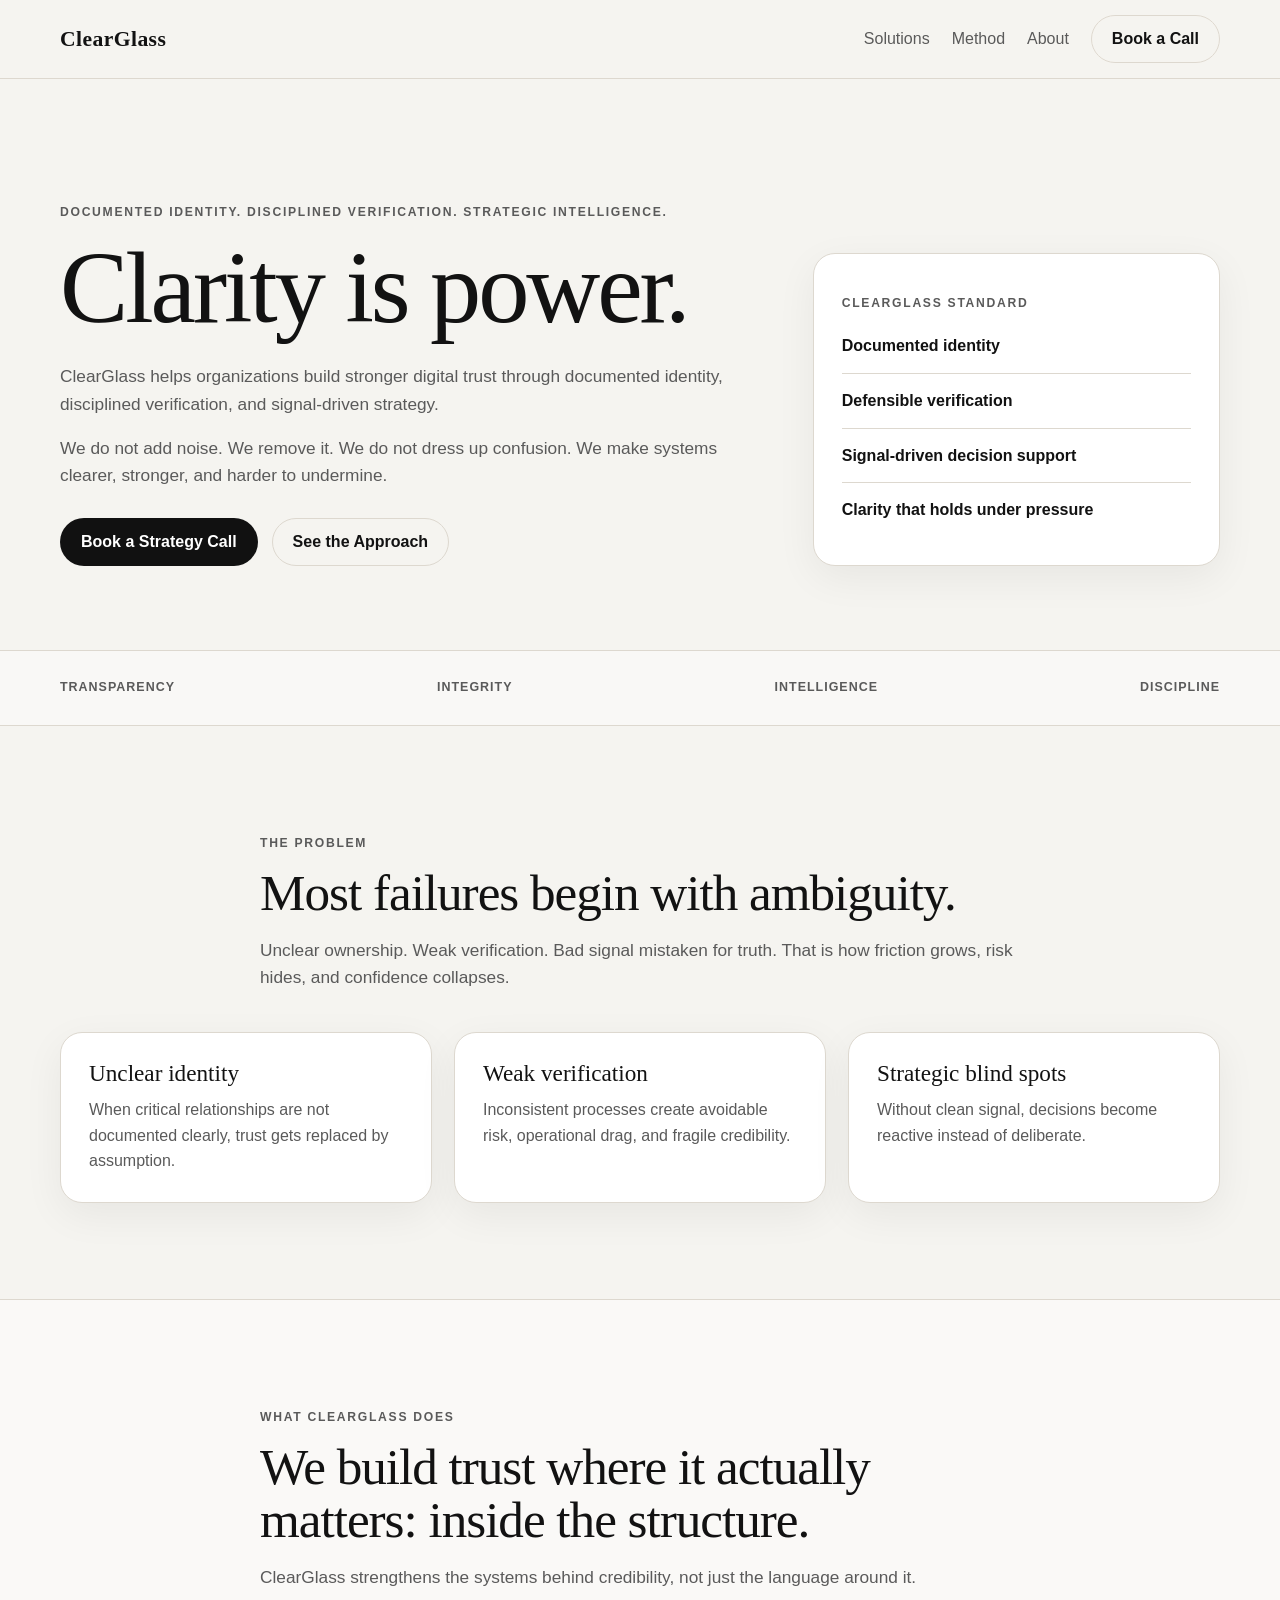
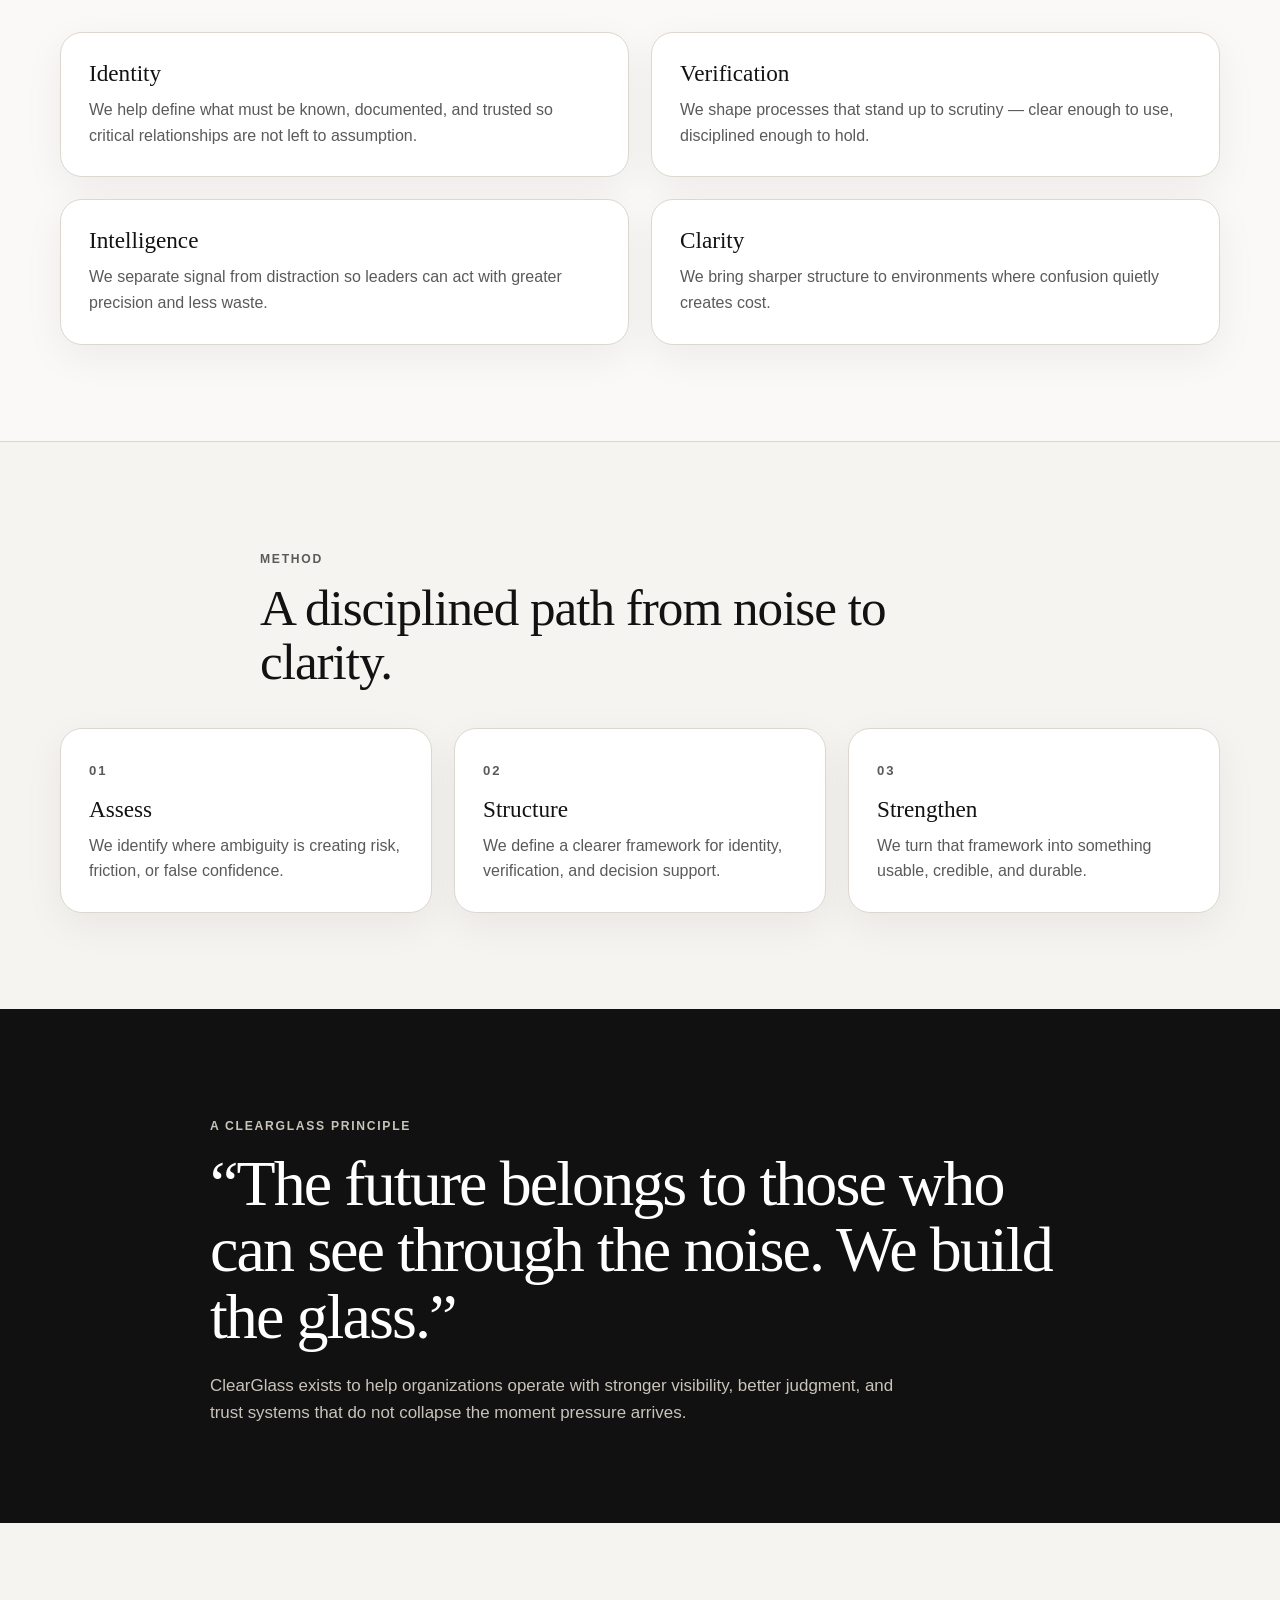
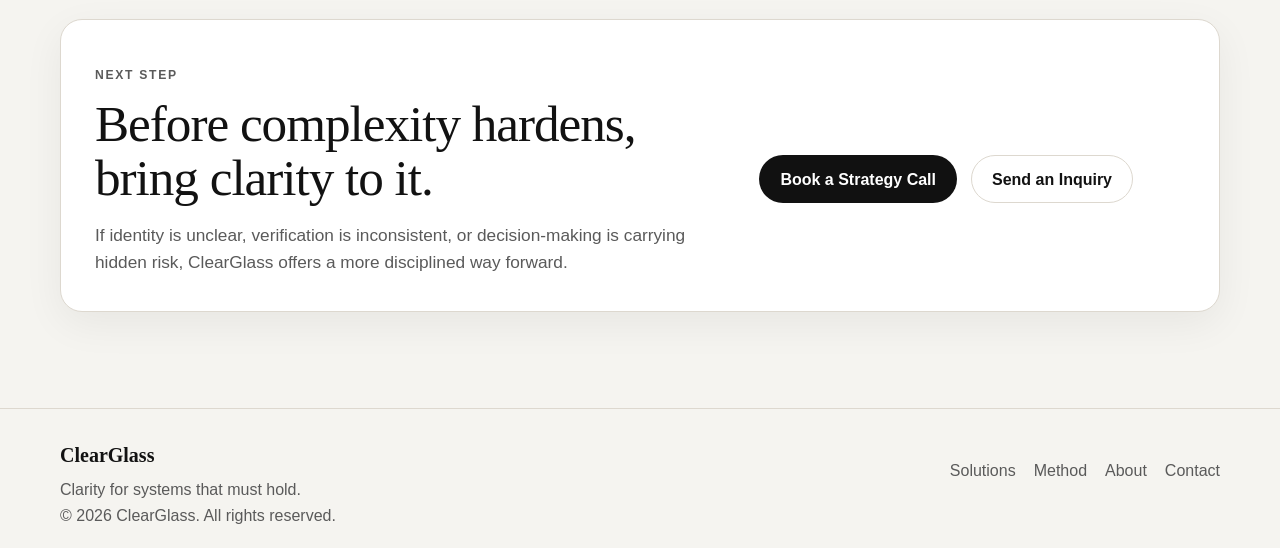
==== index.html @ f7f73325 "Add ClearGlass website foundation" ====
<!DOCTYPE html>
<html lang="en">
<head>
  <meta charset="UTF-8" />
  <meta name="viewport" content="width=device-width, initial-scale=1.0" />
  <title>ClearGlass | Clarity is power.</title>
  <meta
    name="description"
    content="ClearGlass helps organizations build stronger digital trust through documented identity, disciplined verification, and signal-driven strategy."
  />
  <link rel="stylesheet" href="styles.css" />
</head>
<body>
  <header class="site-header">
    <div class="container header-row">
      <a class="logo" href="#top">ClearGlass</a>

      <nav class="nav">
        <a href="#solutions">Solutions</a>
        <a href="#method">Method</a>
        <a href="#about">About</a>
        <a href="#contact" class="btn btn-outline">Book a Call</a>
      </nav>
    </div>
  </header>

  <main id="top">
    <section class="hero section">
      <div class="container hero-grid">
        <div class="hero-copy-wrap">
          <p class="eyebrow">Documented identity. Disciplined verification. Strategic intelligence.</p>
          <h1>Clarity is power.</h1>
          <p class="hero-copy">
            ClearGlass helps organizations build stronger digital trust through documented identity,
            disciplined verification, and signal-driven strategy.
          </p>
          <p class="hero-copy hero-copy-secondary">
            We do not add noise. We remove it. We do not dress up confusion.
            We make systems clearer, stronger, and harder to undermine.
          </p>

          <div class="hero-actions">
            <a href="#contact" class="btn">Book a Strategy Call</a>
            <a href="#method" class="btn btn-secondary">See the Approach</a>
          </div>
        </div>

        <aside class="hero-panel">
          <p class="panel-label">ClearGlass Standard</p>
          <ul class="signal-list">
            <li>Documented identity</li>
            <li>Defensible verification</li>
            <li>Signal-driven decision support</li>
            <li>Clarity that holds under pressure</li>
          </ul>
        </aside>
      </div>
    </section>

    <section class="trust-strip">
      <div class="container trust-strip-inner">
        <span>Transparency</span>
        <span>Integrity</span>
        <span>Intelligence</span>
        <span>Discipline</span>
      </div>
    </section>

    <section class="section" id="solutions">
      <div class="container narrow">
        <p class="section-kicker">The problem</p>
        <h2>Most failures begin with ambiguity.</h2>
        <p class="section-intro">
          Unclear ownership. Weak verification. Bad signal mistaken for truth. That is how friction grows,
          risk hides, and confidence collapses.
        </p>
      </div>

      <div class="container cards three-up">
        <article class="card">
          <h3>Unclear identity</h3>
          <p>When critical relationships are not documented clearly, trust gets replaced by assumption.</p>
        </article>
        <article class="card">
          <h3>Weak verification</h3>
          <p>Inconsistent processes create avoidable risk, operational drag, and fragile credibility.</p>
        </article>
        <article class="card">
          <h3>Strategic blind spots</h3>
          <p>Without clean signal, decisions become reactive instead of deliberate.</p>
        </article>
      </div>
    </section>

    <section class="section section-alt">
      <div class="container narrow">
        <p class="section-kicker">What ClearGlass does</p>
        <h2>We build trust where it actually matters: inside the structure.</h2>
        <p class="section-intro">
          ClearGlass strengthens the systems behind credibility, not just the language around it.
        </p>
      </div>

      <div class="container cards two-up">
        <article class="card">
          <h3>Identity</h3>
          <p>We help define what must be known, documented, and trusted so critical relationships are not left to assumption.</p>
        </article>
        <article class="card">
          <h3>Verification</h3>
          <p>We shape processes that stand up to scrutiny — clear enough to use, disciplined enough to hold.</p>
        </article>
        <article class="card">
          <h3>Intelligence</h3>
          <p>We separate signal from distraction so leaders can act with greater precision and less waste.</p>
        </article>
        <article class="card">
          <h3>Clarity</h3>
          <p>We bring sharper structure to environments where confusion quietly creates cost.</p>
        </article>
      </div>
    </section>

    <section class="section" id="method">
      <div class="container narrow">
        <p class="section-kicker">Method</p>
        <h2>A disciplined path from noise to clarity.</h2>
      </div>

      <div class="container steps">
        <article class="step">
          <span class="step-number">01</span>
          <h3>Assess</h3>
          <p>We identify where ambiguity is creating risk, friction, or false confidence.</p>
        </article>
        <article class="step">
          <span class="step-number">02</span>
          <h3>Structure</h3>
          <p>We define a clearer framework for identity, verification, and decision support.</p>
        </article>
        <article class="step">
          <span class="step-number">03</span>
          <h3>Strengthen</h3>
          <p>We turn that framework into something usable, credible, and durable.</p>
        </article>
      </div>
    </section>

    <section class="section section-dark" id="about">
      <div class="container quote-wrap">
        <p class="section-kicker section-kicker-light">A ClearGlass principle</p>
        <blockquote>
          “The future belongs to those who can see through the noise. We build the glass.”
        </blockquote>
        <p class="quote-support">
          ClearGlass exists to help organizations operate with stronger visibility, better judgment,
          and trust systems that do not collapse the moment pressure arrives.
        </p>
      </div>
    </section>

    <section class="section cta-section" id="contact">
      <div class="container cta-box">
        <div>
          <p class="section-kicker">Next step</p>
          <h2>Before complexity hardens, bring clarity to it.</h2>
          <p class="section-intro">
            If identity is unclear, verification is inconsistent, or decision-making is carrying hidden risk,
            ClearGlass offers a more disciplined way forward.
          </p>
        </div>

        <div class="cta-actions">
          <a href="mailto:hello@clearglassinc.com" class="btn">Book a Strategy Call</a>
          <a href="mailto:hello@clearglassinc.com?subject=ClearGlass%20Inquiry" class="btn btn-secondary">Send an Inquiry</a>
        </div>
      </div>
    </section>
  </main>

  <footer class="site-footer">
    <div class="container footer-row">
      <div>
        <p class="footer-brand">ClearGlass</p>
        <p class="footer-copy">Clarity for systems that must hold.</p>
      </div>

      <div class="footer-links">
        <a href="#solutions">Solutions</a>
        <a href="#method">Method</a>
        <a href="#about">About</a>
        <a href="#contact">Contact</a>
      </div>
    </div>

    <div class="container footer-bottom">
      <p>© <span id="year"></span> ClearGlass. All rights reserved.</p>
    </div>
  </footer>

  <script src="script.js"></script>
</body>
</html>
---- styles.css ----
:root {
  --bg: #f5f4f0;
  --surface: #ffffff;
  --surface-alt: #efede7;
  --text: #121212;
  --muted: #5a5a5a;
  --line: #ddd8cf;
  --dark: #111111;
  --dark-muted: #c9c4bb;
  --radius: 22px;
  --shadow: 0 12px 40px rgba(0, 0, 0, 0.06);
}

*,
*::before,
*::after {
  box-sizing: border-box;
}

html {
  scroll-behavior: smooth;
}

body {
  margin: 0;
  background: var(--bg);
  color: var(--text);
  font-family: Arial, Helvetica, sans-serif;
  line-height: 1.6;
}

img {
  max-width: 100%;
  display: block;
}

a {
  color: inherit;
  text-decoration: none;
}

.container {
  width: min(1160px, calc(100% - 48px));
  margin: 0 auto;
}

.narrow {
  width: min(760px, calc(100% - 48px));
  margin: 0 auto 40px;
}

.section {
  padding: 96px 0;
}

.section-alt {
  background: rgba(255, 255, 255, 0.45);
  border-top: 1px solid var(--line);
  border-bottom: 1px solid var(--line);
}

.section-dark {
  background: var(--dark);
  color: #fff;
}

.site-header {
  position: sticky;
  top: 0;
  z-index: 50;
  backdrop-filter: blur(10px);
  background: rgba(245, 244, 240, 0.9);
  border-bottom: 1px solid var(--line);
}

.header-row {
  min-height: 78px;
  display: flex;
  align-items: center;
  justify-content: space-between;
  gap: 24px;
}

.logo {
  font-family: Georgia, "Times New Roman", serif;
  font-size: 1.35rem;
  font-weight: 700;
  letter-spacing: 0.02em;
}

.nav {
  display: flex;
  align-items: center;
  gap: 22px;
  flex-wrap: wrap;
}

.nav a:not(.btn) {
  color: var(--muted);
}

.nav a:not(.btn):hover {
  color: var(--text);
}

.btn {
  display: inline-flex;
  align-items: center;
  justify-content: center;
  gap: 10px;
  min-height: 48px;
  padding: 0 20px;
  border-radius: 999px;
  border: 1px solid transparent;
  background: var(--dark);
  color: #fff;
  font-weight: 600;
  transition: transform 0.18s ease, opacity 0.18s ease, background 0.18s ease;
}

.btn:hover {
  transform: translateY(-1px);
  opacity: 0.96;
}

.btn-secondary,
.btn-outline {
  background: transparent;
  color: var(--text);
  border-color: var(--line);
}

.hero {
  padding-top: 112px;
  padding-bottom: 84px;
}

.hero-grid {
  display: grid;
  grid-template-columns: 1.4fr 0.8fr;
  gap: 40px;
  align-items: end;
}

.eyebrow,
.section-kicker,
.panel-label {
  text-transform: uppercase;
  letter-spacing: 0.14em;
  font-size: 0.76rem;
  font-weight: 700;
  color: var(--muted);
}

.section-kicker-light {
  color: var(--dark-muted);
}

h1,
h2,
h3,
blockquote {
  margin: 0;
  font-family: Georgia, "Times New Roman", serif;
  line-height: 1.04;
  font-weight: 500;
}

h1 {
  font-size: clamp(3.4rem, 8vw, 6.5rem);
  margin-top: 12px;
  margin-bottom: 22px;
  letter-spacing: -0.03em;
}

h2 {
  font-size: clamp(2rem, 4vw, 3.3rem);
  margin-top: 10px;
  margin-bottom: 18px;
  letter-spacing: -0.02em;
}

h3 {
  font-size: 1.45rem;
  margin-bottom: 12px;
}

.hero-copy {
  max-width: 760px;
  font-size: 1.08rem;
  color: var(--muted);
  margin: 0 0 16px;
}

.hero-copy-secondary {
  max-width: 700px;
}

.hero-actions,
.cta-actions {
  display: flex;
  gap: 14px;
  flex-wrap: wrap;
  margin-top: 28px;
}

.hero-panel {
  background: var(--surface);
  border: 1px solid var(--line);
  border-radius: var(--radius);
  padding: 28px;
  box-shadow: var(--shadow);
}

.signal-list {
  list-style: none;
  padding: 0;
  margin: 20px 0 0;
}

.signal-list li {
  padding: 14px 0;
  border-top: 1px solid var(--line);
  color: var(--text);
  font-weight: 600;
}

.signal-list li:first-child {
  border-top: 0;
  padding-top: 0;
}

.trust-strip {
  border-top: 1px solid var(--line);
  border-bottom: 1px solid var(--line);
  background: rgba(255,255,255,0.35);
}

.trust-strip-inner {
  min-height: 74px;
  display: flex;
  align-items: center;
  justify-content: space-between;
  gap: 18px;
  flex-wrap: wrap;
}

.trust-strip-inner span {
  color: var(--muted);
  font-weight: 700;
  letter-spacing: 0.08em;
  text-transform: uppercase;
  font-size: 0.78rem;
}

.section-intro {
  font-size: 1.08rem;
  color: var(--muted);
  margin: 0;
}

.cards {
  display: grid;
  gap: 22px;
}

.three-up {
  grid-template-columns: repeat(3, minmax(0, 1fr));
}

.two-up {
  grid-template-columns: repeat(2, minmax(0, 1fr));
}

.card,
.step,
.cta-box {
  background: var(--surface);
  border: 1px solid var(--line);
  border-radius: var(--radius);
  box-shadow: var(--shadow);
}

.card {
  padding: 28px;
}

.card p {
  margin: 0;
  color: var(--muted);
}

.steps {
  display: grid;
  grid-template-columns: repeat(3, minmax(0, 1fr));
  gap: 22px;
}

.step {
  padding: 28px;
}

.step-number {
  display: inline-block;
  margin-bottom: 16px;
  font-size: 0.82rem;
  font-weight: 700;
  letter-spacing: 0.14em;
  color: var(--muted);
}

.step p {
  margin: 0;
  color: var(--muted);
}

.quote-wrap {
  width: min(860px, calc(100% - 48px));
  margin: 0 auto;
}

blockquote {
  font-size: clamp(2rem, 5vw, 4rem);
  letter-spacing: -0.03em;
  margin: 14px 0 22px;
}

.quote-support {
  max-width: 720px;
  color: var(--dark-muted);
  font-size: 1.06rem;
  margin: 0;
}

.cta-box {
  padding: 34px;
  display: grid;
  grid-template-columns: 1.2fr 0.8fr;
  gap: 26px;
  align-items: center;
}

.site-footer {
  border-top: 1px solid var(--line);
  padding: 30px 0 20px;
}

.footer-row,
.footer-bottom {
  display: flex;
  align-items: center;
  justify-content: space-between;
  gap: 24px;
  flex-wrap: wrap;
}

.footer-brand {
  margin: 0 0 6px;
  font-family: Georgia, "Times New Roman", serif;
  font-size: 1.25rem;
  font-weight: 700;
}

.footer-copy,
.footer-bottom p,
.footer-links a {
  margin: 0;
  color: var(--muted);
}

.footer-links {
  display: flex;
  gap: 18px;
  flex-wrap: wrap;
}

@media (max-width: 980px) {
  .hero-grid,
  .cta-box,
  .three-up,
  .two-up,
  .steps {
    grid-template-columns: 1fr;
  }

  .hero {
    padding-top: 88px;
  }
}

@media (max-width: 760px) {
  .container,
  .narrow,
  .quote-wrap {
    width: min(100% - 32px, 1160px);
  }

  .header-row {
    padding: 14px 0;
    align-items: flex-start;
  }

  .nav {
    gap: 14px;
  }

  .section {
    padding: 72px 0;
  }

  h1 {
    font-size: clamp(2.6rem, 13vw, 4.6rem);
  }

  h2 {
    font-size: clamp(1.9rem, 9vw, 2.8rem);
  }

  blockquote {
    font-size: clamp(1.8rem, 10vw, 3rem);
  }

  .hero-panel,
  .card,
  .step,
  .cta-box {
    padding: 22px;
  }

  .trust-strip-inner {
    min-height: auto;
    padding: 18px 0;
  }
}
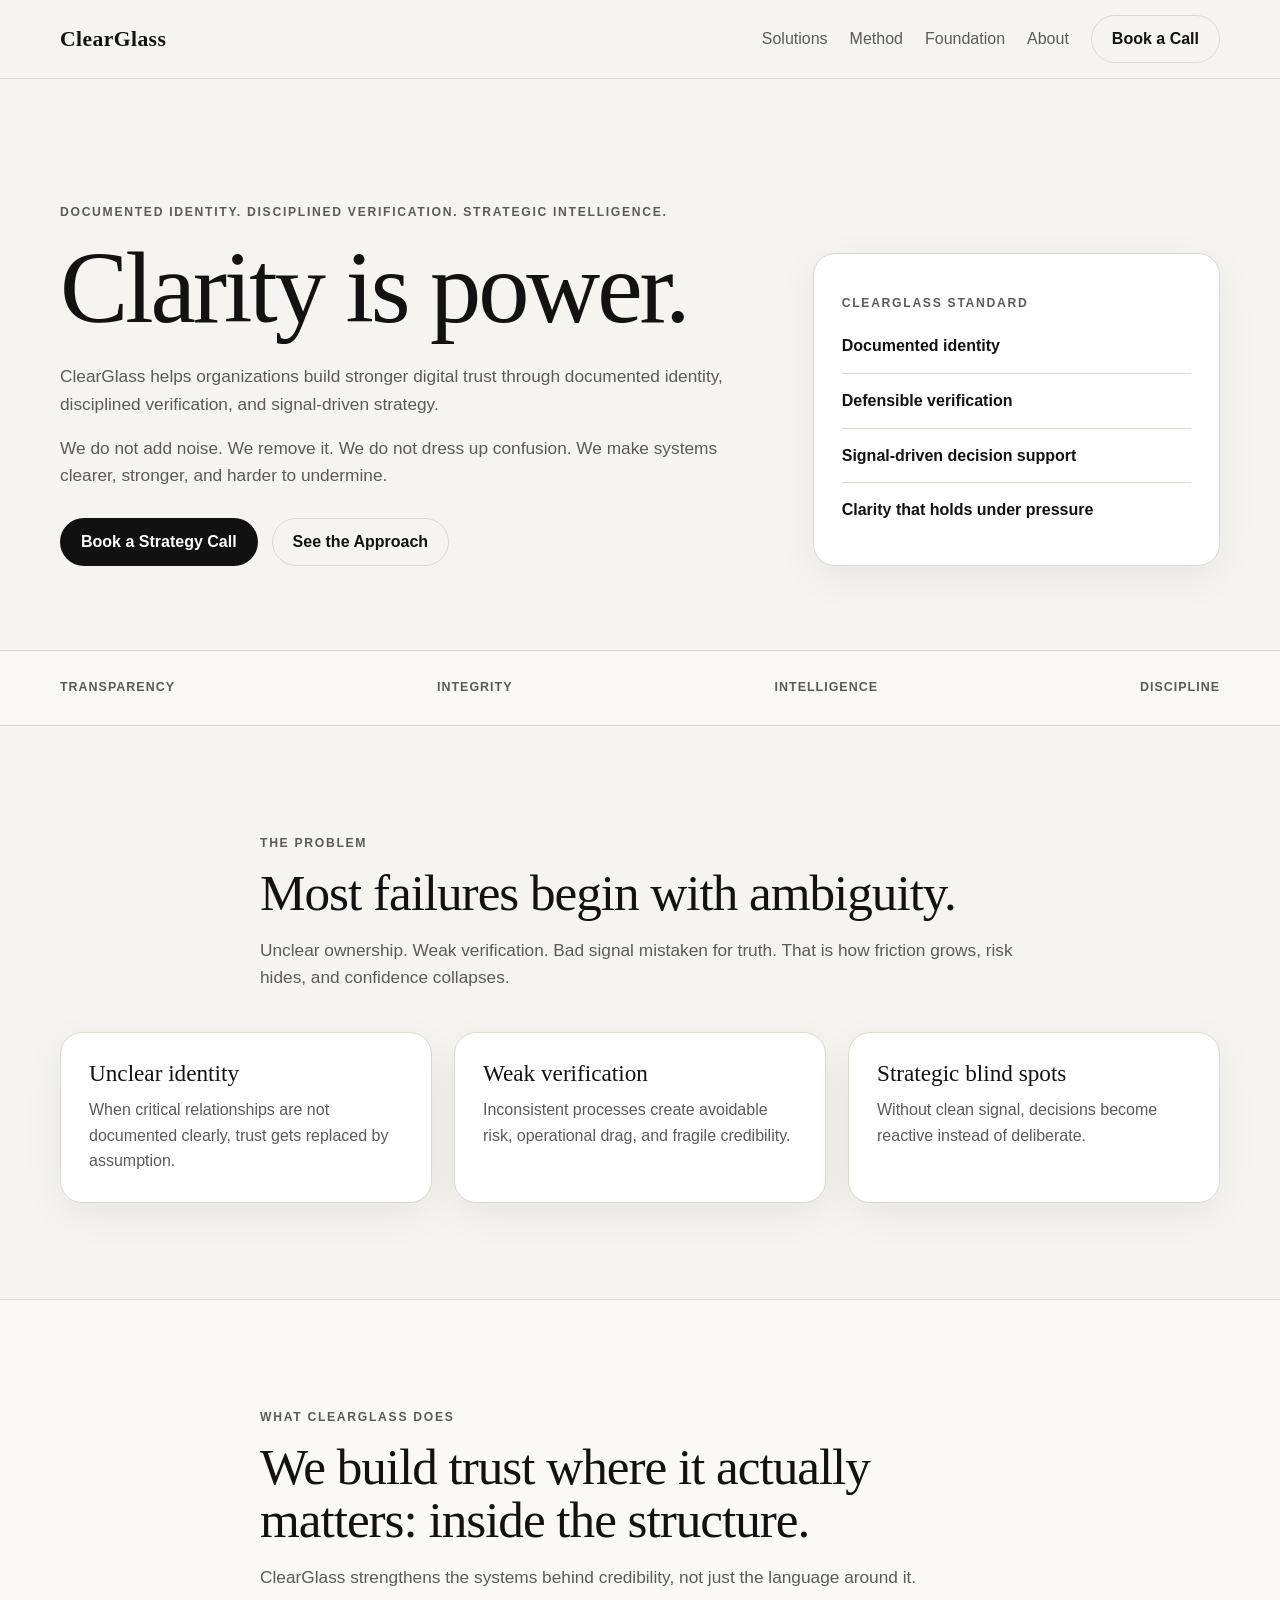
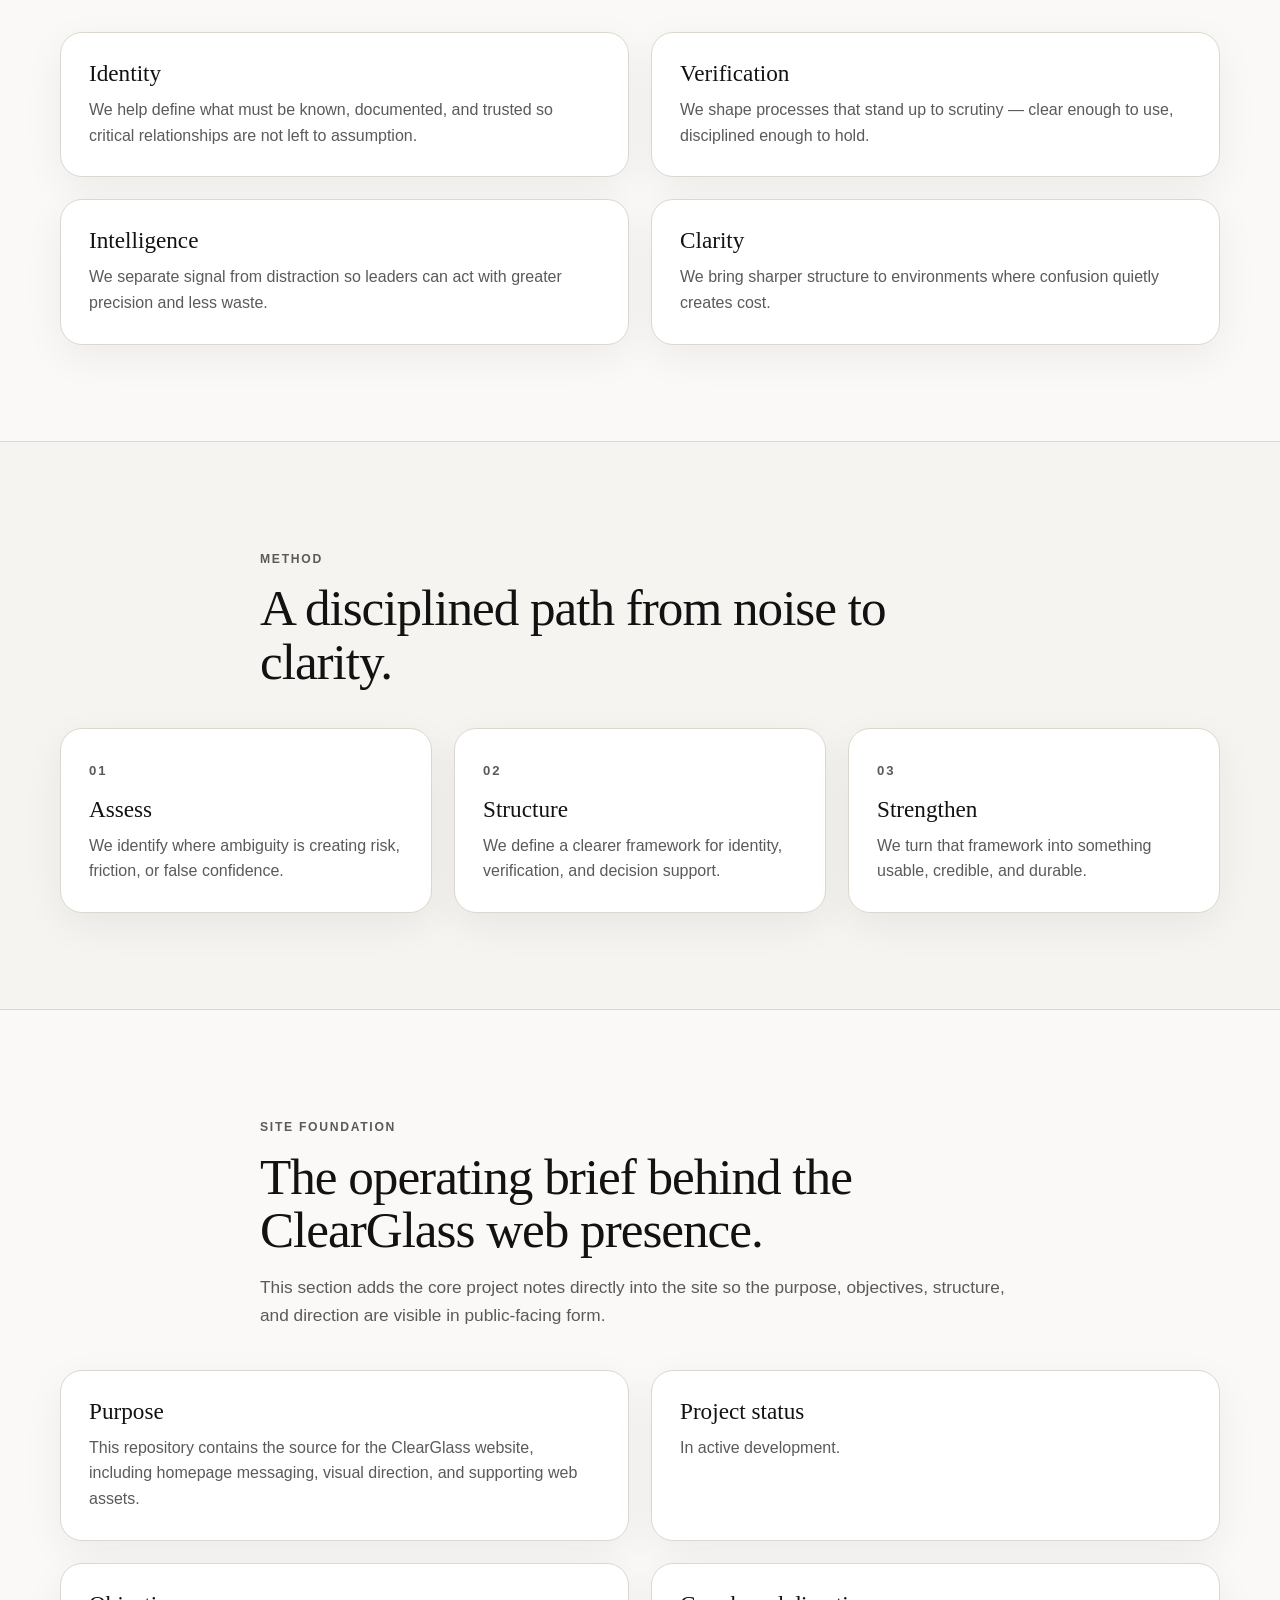
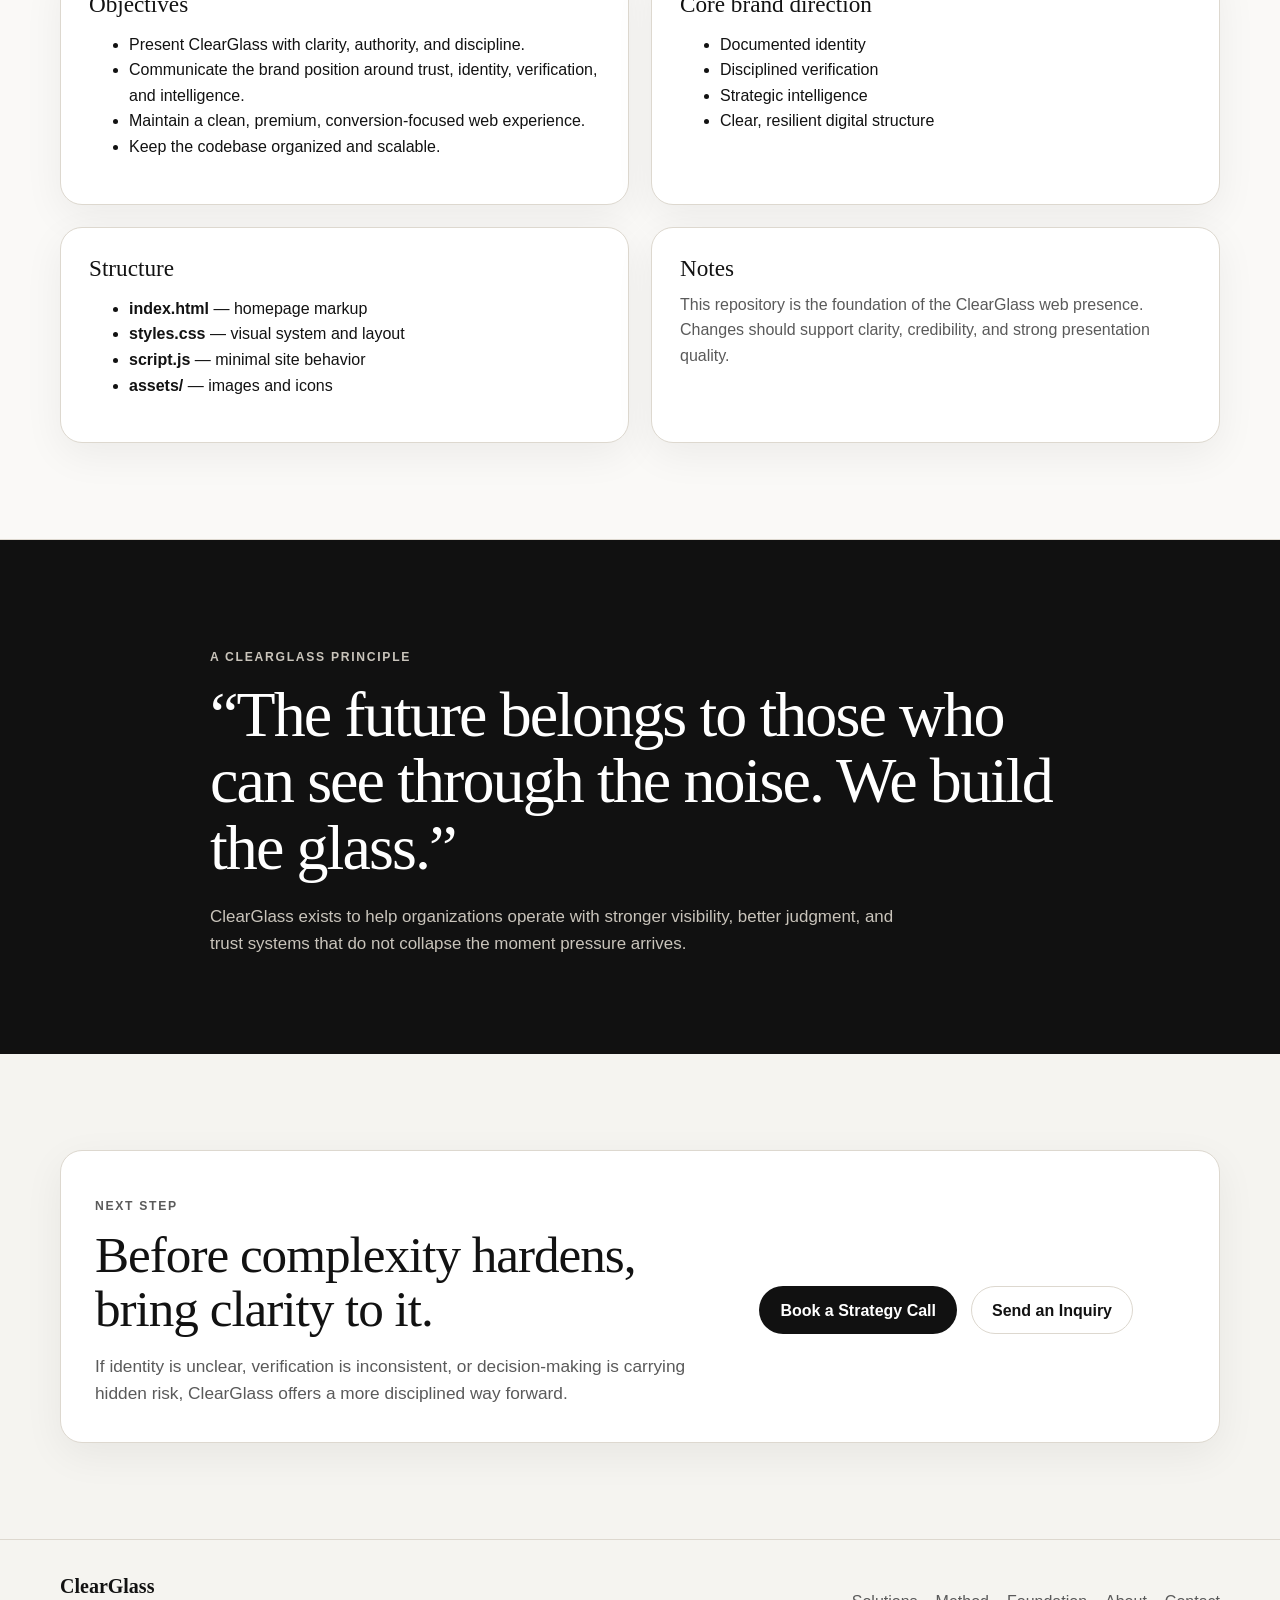
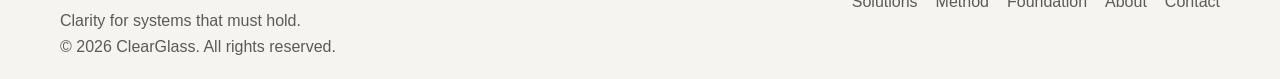
==== commit 8f9753a4: "Add site foundation section to homepage" ====
--- a/index.html
+++ b/index.html
@@ -18,6 +18,7 @@
       <nav class="nav">
         <a href="#solutions">Solutions</a>
         <a href="#method">Method</a>
+        <a href="#foundation">Foundation</a>
         <a href="#about">About</a>
         <a href="#contact" class="btn btn-outline">Book a Call</a>
       </nav>
@@ -146,6 +147,70 @@
       </div>
     </section>
 
+    <section class="section section-alt" id="foundation">
+      <div class="container narrow">
+        <p class="section-kicker">Site foundation</p>
+        <h2>The operating brief behind the ClearGlass web presence.</h2>
+        <p class="section-intro">
+          This section adds the core project notes directly into the site so the purpose, objectives,
+          structure, and direction are visible in public-facing form.
+        </p>
+      </div>
+
+      <div class="container cards two-up">
+        <article class="card">
+          <h3>Purpose</h3>
+          <p>
+            This repository contains the source for the ClearGlass website, including homepage messaging,
+            visual direction, and supporting web assets.
+          </p>
+        </article>
+
+        <article class="card">
+          <h3>Project status</h3>
+          <p>In active development.</p>
+        </article>
+
+        <article class="card">
+          <h3>Objectives</h3>
+          <ul class="foundation-list">
+            <li>Present ClearGlass with clarity, authority, and discipline.</li>
+            <li>Communicate the brand position around trust, identity, verification, and intelligence.</li>
+            <li>Maintain a clean, premium, conversion-focused web experience.</li>
+            <li>Keep the codebase organized and scalable.</li>
+          </ul>
+        </article>
+
+        <article class="card">
+          <h3>Core brand direction</h3>
+          <ul class="foundation-list">
+            <li>Documented identity</li>
+            <li>Disciplined verification</li>
+            <li>Strategic intelligence</li>
+            <li>Clear, resilient digital structure</li>
+          </ul>
+        </article>
+
+        <article class="card">
+          <h3>Structure</h3>
+          <ul class="foundation-list">
+            <li><strong>index.html</strong> — homepage markup</li>
+            <li><strong>styles.css</strong> — visual system and layout</li>
+            <li><strong>script.js</strong> — minimal site behavior</li>
+            <li><strong>assets/</strong> — images and icons</li>
+          </ul>
+        </article>
+
+        <article class="card">
+          <h3>Notes</h3>
+          <p>
+            This repository is the foundation of the ClearGlass web presence. Changes should support clarity,
+            credibility, and strong presentation quality.
+          </p>
+        </article>
+      </div>
+    </section>
+
     <section class="section section-dark" id="about">
       <div class="container quote-wrap">
         <p class="section-kicker section-kicker-light">A ClearGlass principle</p>
@@ -188,6 +253,7 @@
       <div class="footer-links">
         <a href="#solutions">Solutions</a>
         <a href="#method">Method</a>
+        <a href="#foundation">Foundation</a>
         <a href="#about">About</a>
         <a href="#contact">Contact</a>
       </div>
